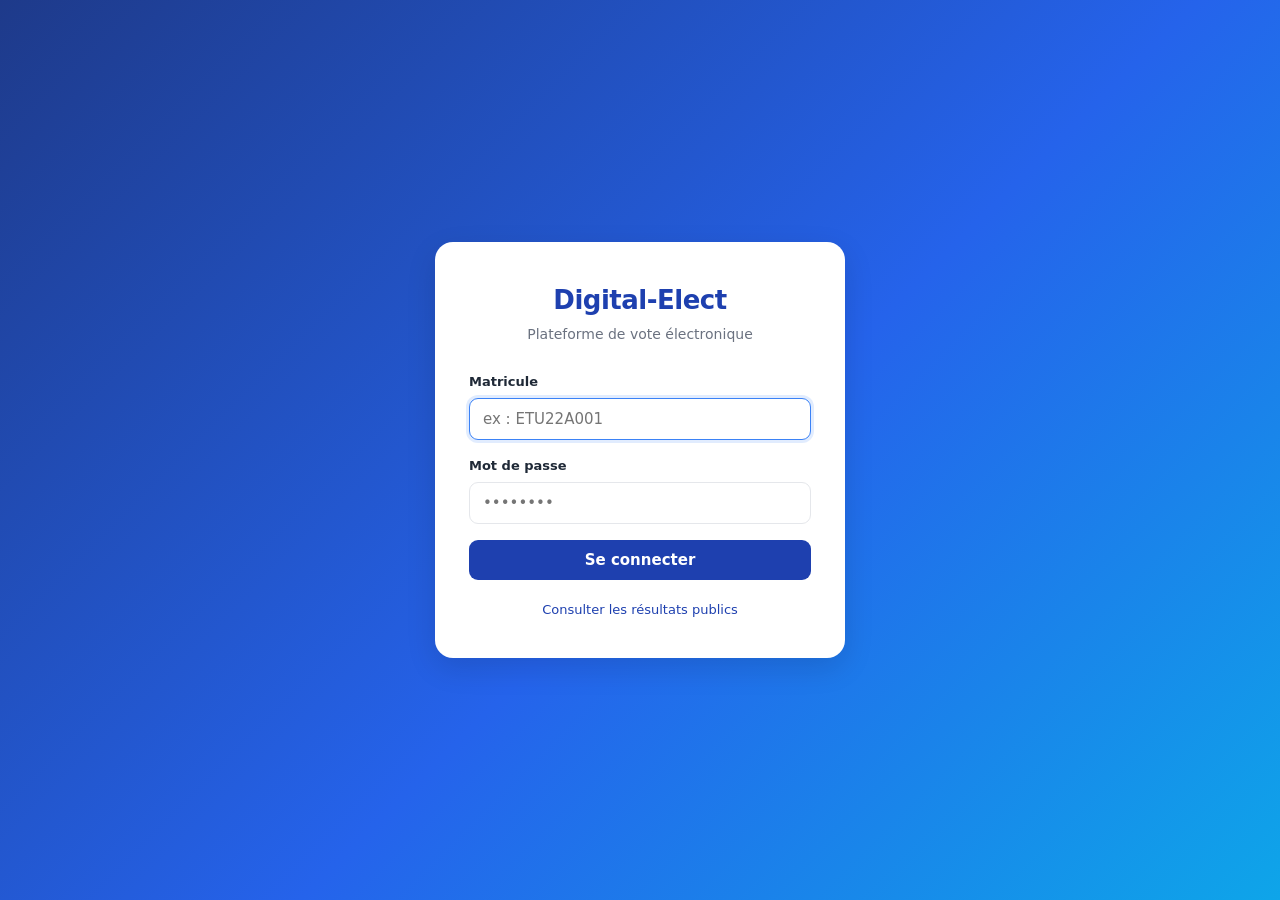
==== index.html @ 82f929c0 "Digital-Elect: vote electronique (chrono serveur, votes nuls, cloture par mot de passe, publication " ====
<!DOCTYPE html>
<html lang="fr">
<head>
    <meta charset="UTF-8">
    <meta name="viewport" content="width=device-width, initial-scale=1.0">
    <title>Connexion — Digital-Elect</title>
    <link rel="stylesheet" href="css/style.css">
</head>
<body class="page-connexion">

    <div class="carte-connexion">
        <div class="logo-entete">
            <div class="logo-titre">Digital-Elect</div>
            <div class="logo-sous">Plateforme de vote électronique</div>
        </div>

        <div id="message"></div>

        <form id="form-connexion" autocomplete="on">
            <div class="champ">
                <label for="matricule">Matricule</label>
                <input type="text" id="matricule" name="matricule"
                       placeholder="ex : ETU22A001" required autofocus autocomplete="username">
            </div>

            <div class="champ">
                <label for="mot_de_passe">Mot de passe</label>
                <input type="password" id="mot_de_passe" name="mot_de_passe"
                       placeholder="••••••••" required autocomplete="current-password">
            </div>

            <button type="submit" class="btn btn-primaire btn-bloc" id="btn-connexion">
                Se connecter
            </button>
        </form>

        <p style="text-align:center; margin-top:20px; font-size:13px; color:var(--gris);">
            <a href="resultats.html">Consulter les résultats publics</a>
        </p>
    </div>

    <script src="js/api.js"></script>
    <script src="js/login.js"></script>
</body>
</html>
---- css/style.css ----
/* ============================================================
   Digital-Elect — feuille de style
   ============================================================ */
:root {
    --bleu:        #1e40af;
    --bleu-clair:  #3b82f6;
    --bleu-pale:   #eff6ff;
    --vert:        #16a34a;
    --rouge:       #dc2626;
    --orange:      #ea580c;
    --gris-fonce:  #1f2937;
    --gris:        #6b7280;
    --gris-clair:  #e5e7eb;
    --fond:        #f3f4f6;
    --blanc:       #ffffff;
    --rayon:       12px;
    --ombre:       0 2px 8px rgba(0,0,0,.08);
    --ombre-lg:    0 10px 30px rgba(0,0,0,.12);
}

* { box-sizing: border-box; margin: 0; padding: 0; }

body {
    font-family: "Segoe UI", system-ui, -apple-system, Roboto, Arial, sans-serif;
    background: var(--fond);
    color: var(--gris-fonce);
    line-height: 1.55;
    min-height: 100vh;
}

a { color: var(--bleu); text-decoration: none; }
a:hover { text-decoration: underline; }

/* ---------- Connexion ---------- */
.page-connexion {
    display: flex;
    align-items: center;
    justify-content: center;
    min-height: 100vh;
    background: linear-gradient(135deg, #1e3a8a 0%, #2563eb 55%, #0ea5e9 100%);
    padding: 20px;
}
.carte-connexion {
    background: var(--blanc);
    width: 100%;
    max-width: 410px;
    border-radius: 18px;
    box-shadow: var(--ombre-lg);
    padding: 38px 34px;
}
.logo-entete { text-align: center; margin-bottom: 26px; }
.logo-titre { font-size: 26px; font-weight: 800; color: var(--bleu); letter-spacing: -.5px; }
.logo-sous { color: var(--gris); font-size: 14px; margin-top: 4px; }
.logo-badge {
    display: inline-block;
    margin-top: 10px;
    background: var(--bleu-pale);
    color: var(--bleu);
    font-size: 12px;
    font-weight: 700;
    padding: 4px 12px;
    border-radius: 999px;
    text-transform: uppercase;
    letter-spacing: .5px;
}

/* ---------- Formulaires ---------- */
label {
    display: block;
    font-size: 13px;
    font-weight: 600;
    color: var(--gris-fonce);
    margin-bottom: 6px;
}
input, select, textarea {
    width: 100%;
    padding: 11px 13px;
    border: 1.5px solid var(--gris-clair);
    border-radius: 9px;
    font-size: 15px;
    font-family: inherit;
    background: var(--blanc);
    transition: border-color .15s, box-shadow .15s;
}
input:focus, select:focus, textarea:focus {
    outline: none;
    border-color: var(--bleu-clair);
    box-shadow: 0 0 0 3px rgba(59,130,246,.15);
}
textarea { resize: vertical; min-height: 80px; }
.champ { margin-bottom: 16px; }

/* ---------- Boutons ---------- */
.btn {
    display: inline-flex;
    align-items: center;
    justify-content: center;
    gap: 8px;
    padding: 11px 18px;
    border: none;
    border-radius: 9px;
    font-size: 15px;
    font-weight: 600;
    font-family: inherit;
    cursor: pointer;
    transition: background .15s, transform .05s, opacity .15s;
}
.btn:active { transform: translateY(1px); }
.btn:disabled { opacity: .55; cursor: not-allowed; }
.btn-primaire  { background: var(--bleu);  color: #fff; }
.btn-primaire:hover:not(:disabled)  { background: #1b3a9e; }
.btn-succes    { background: var(--vert);  color: #fff; }
.btn-succes:hover:not(:disabled)    { background: #128a3e; }
.btn-danger    { background: var(--rouge); color: #fff; }
.btn-danger:hover:not(:disabled)    { background: #b91c1c; }
.btn-neutre    { background: var(--gris-clair); color: var(--gris-fonce); }
.btn-neutre:hover:not(:disabled)    { background: #d1d5db; }
.btn-bloc      { width: 100%; }
.btn-petit     { padding: 7px 12px; font-size: 13px; border-radius: 7px; }

/* ---------- Messages ---------- */
.alerte {
    padding: 11px 14px;
    border-radius: 9px;
    font-size: 14px;
    margin-bottom: 16px;
    border-left: 4px solid;
}
.alerte-erreur  { background: #fef2f2; color: #991b1b; border-color: var(--rouge); }
.alerte-succes  { background: #f0fdf4; color: #166534; border-color: var(--vert); }
.alerte-info    { background: var(--bleu-pale); color: #1e3a8a; border-color: var(--bleu); }
.cache { display: none !important; }

/* ---------- Application (apres connexion) ---------- */
.entete {
    background: var(--bleu);
    color: #fff;
    padding: 0 22px;
    height: 62px;
    display: flex;
    align-items: center;
    justify-content: space-between;
    box-shadow: var(--ombre);
    position: sticky;
    top: 0;
    z-index: 50;
}
.entete .marque { font-weight: 800; font-size: 19px; letter-spacing: -.3px; }
.entete .marque span { opacity: .8; font-weight: 500; font-size: 13px; margin-left: 8px; }
.entete-actions { display: flex; align-items: center; gap: 14px; }
.entete-user { font-size: 14px; text-align: right; line-height: 1.2; }
.entete-user b { display: block; }
.entete-user small { opacity: .8; font-size: 12px; }

.conteneur { max-width: 1180px; margin: 0 auto; padding: 26px 20px 60px; }

.onglets { display: flex; gap: 6px; flex-wrap: wrap; margin-bottom: 22px; }
.onglet {
    padding: 9px 16px;
    border-radius: 9px;
    background: var(--blanc);
    border: 1.5px solid var(--gris-clair);
    font-size: 14px;
    font-weight: 600;
    cursor: pointer;
    color: var(--gris);
}
.onglet.actif { background: var(--bleu); color: #fff; border-color: var(--bleu); }

.carte {
    background: var(--blanc);
    border-radius: var(--rayon);
    box-shadow: var(--ombre);
    padding: 22px;
    margin-bottom: 20px;
}
.carte-titre {
    font-size: 17px;
    font-weight: 700;
    margin-bottom: 16px;
    display: flex;
    align-items: center;
    justify-content: space-between;
    gap: 12px;
}

/* ---------- Statistiques ---------- */
.grille-stats {
    display: grid;
    grid-template-columns: repeat(auto-fit, minmax(160px, 1fr));
    gap: 16px;
    margin-bottom: 22px;
}
.stat {
    background: var(--blanc);
    border-radius: var(--rayon);
    box-shadow: var(--ombre);
    padding: 18px 20px;
    border-top: 4px solid var(--bleu-clair);
}
.stat .valeur { font-size: 30px; font-weight: 800; color: var(--bleu); }
.stat .libelle { font-size: 13px; color: var(--gris); font-weight: 600; }

/* ---------- Tableaux ---------- */
.tableau { width: 100%; border-collapse: collapse; font-size: 14px; }
.tableau th, .tableau td {
    padding: 11px 12px;
    text-align: left;
    border-bottom: 1px solid var(--gris-clair);
}
.tableau th {
    background: var(--fond);
    font-size: 12px;
    text-transform: uppercase;
    letter-spacing: .4px;
    color: var(--gris);
}
.tableau tr:hover td { background: #fafafa; }
.tableau .actions { display: flex; gap: 6px; }

/* ---------- Badges ---------- */
.badge {
    display: inline-block;
    padding: 3px 10px;
    border-radius: 999px;
    font-size: 12px;
    font-weight: 700;
}
.badge-vert   { background: #dcfce7; color: #166534; }
.badge-rouge  { background: #fee2e2; color: #991b1b; }
.badge-orange { background: #ffedd5; color: #9a3412; }
.badge-gris   { background: var(--gris-clair); color: #374151; }

/* ---------- Modale ---------- */
.modale-fond {
    position: fixed; inset: 0;
    background: rgba(17,24,39,.55);
    display: flex; align-items: center; justify-content: center;
    padding: 20px; z-index: 100;
}
.modale {
    background: #fff;
    border-radius: var(--rayon);
    width: 100%; max-width: 520px;
    max-height: 90vh; overflow-y: auto;
    padding: 24px;
    box-shadow: var(--ombre-lg);
}

/* ---------- Vote (cartes candidats) ---------- */
.grille-candidats {
    display: grid;
    grid-template-columns: repeat(auto-fit, minmax(240px, 1fr));
    gap: 18px;
}
.candidat {
    border: 2px solid var(--gris-clair);
    border-radius: var(--rayon);
    padding: 20px;
    cursor: pointer;
    transition: border-color .15s, box-shadow .15s, transform .08s;
    background: #fff;
}
.candidat:hover { border-color: var(--bleu-clair); box-shadow: var(--ombre); transform: translateY(-2px); }
.candidat.choisi { border-color: var(--vert); background: #f0fdf4; }
.candidat .avatar {
    width: 54px; height: 54px; border-radius: 50%;
    background: var(--bleu-pale); color: var(--bleu);
    display: flex; align-items: center; justify-content: center;
    font-weight: 800; font-size: 20px; margin-bottom: 12px;
}
.candidat h3 { font-size: 17px; margin-bottom: 4px; }
.candidat .programme { font-size: 13px; color: var(--gris); }

/* ---------- Photo des candidats ---------- */
.photo-candidat {
    width: 88px; height: 88px; border-radius: 50%;
    object-fit: cover; display: block; margin-bottom: 12px;
    border: 3px solid var(--bleu-pale);
}
.vignette {
    width: 40px; height: 40px; border-radius: 50%;
    object-fit: cover; flex: none;
}
.vignette-vide {
    display: flex; align-items: center; justify-content: center;
    background: var(--bleu-pale); color: var(--bleu);
    font-weight: 700; font-size: 13px;
}
.vignette-nulle {
    display: flex; align-items: center; justify-content: center;
    background: #fee2e2; color: #991b1b;
    font-weight: 700; font-size: 18px;
}
.apercu-photo {
    display: block; margin-top: 8px;
    width: 84px; height: 84px; border-radius: 10px;
    object-fit: cover; border: 1px solid var(--gris-clair);
}

/* ---------- Chrono de vote ---------- */
.chrono {
    display: inline-block; margin-bottom: 14px;
    padding: 6px 14px; border-radius: 999px;
    background: var(--bleu-pale); color: var(--bleu);
    font-size: 14px; font-weight: 600;
}
.chrono b { font-variant-numeric: tabular-nums; }
.chrono-alerte  { background: #ffedd5; color: #9a3412; }
.chrono-expire  { background: #fee2e2; color: #991b1b; }
.candidat.desactive { opacity: .45; pointer-events: none; filter: grayscale(60%); }

/* ---------- Barres de resultats ---------- */
.barre-resultat { margin-bottom: 16px; }
.barre-tete { display: flex; justify-content: space-between; font-size: 14px; font-weight: 600; margin-bottom: 6px; }
.barre-fond { background: var(--gris-clair); border-radius: 999px; height: 22px; overflow: hidden; }
.barre-remplissage {
    height: 100%;
    background: linear-gradient(90deg, var(--bleu), var(--bleu-clair));
    border-radius: 999px;
    transition: width .6s ease;
    display: flex; align-items: center; justify-content: flex-end;
    padding-right: 8px; color: #fff; font-size: 12px; font-weight: 700;
}
.barre-nulle {
    background: linear-gradient(90deg, #dc2626, #f87171);
}
.vide { text-align: center; color: var(--gris); padding: 30px; font-size: 14px; }

@media (max-width: 640px) {
    .entete .marque span { display: none; }
    .conteneur { padding: 18px 14px 50px; }
}
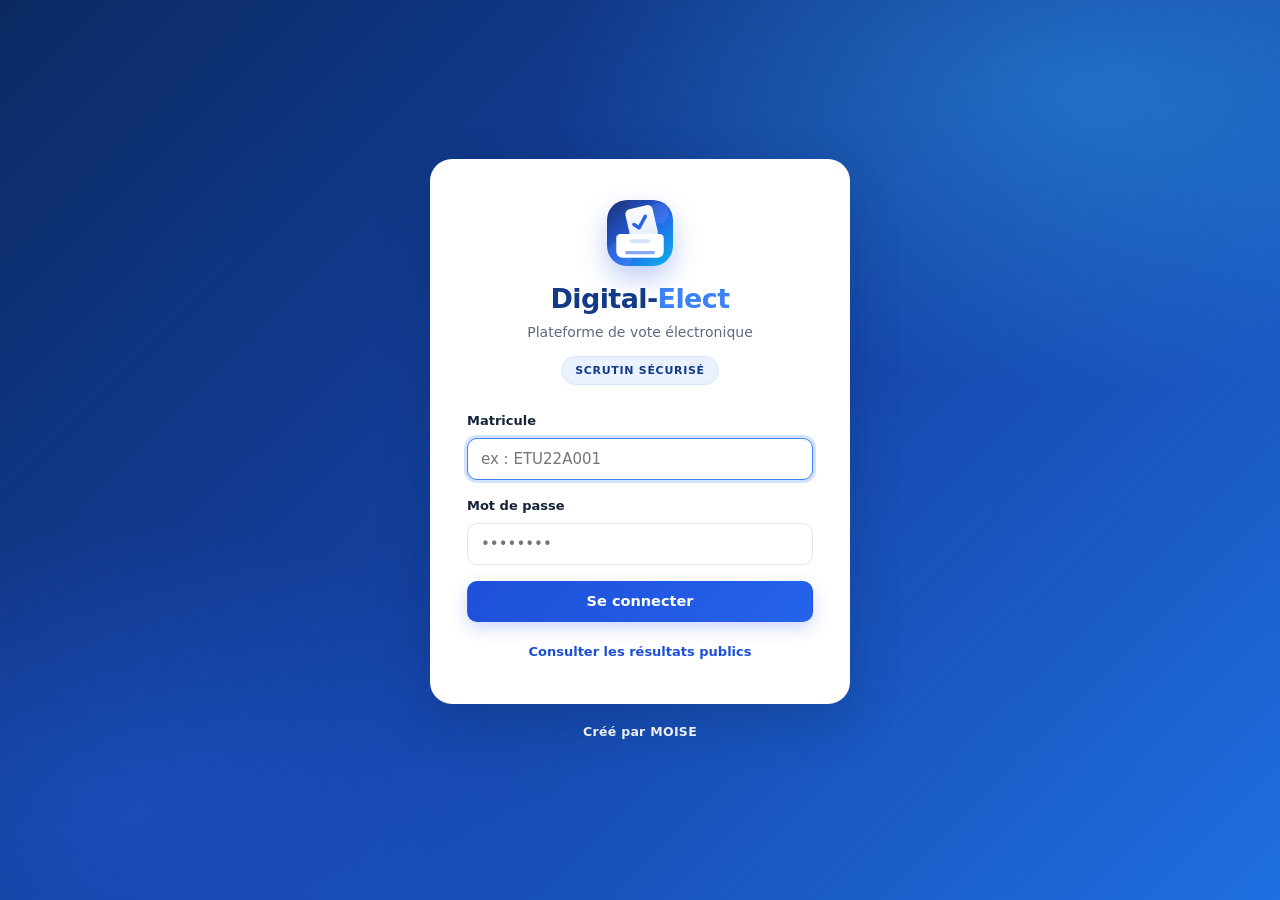
==== commit 072b0fe2: "Digital-Elect V1.2 : graphique a bandes, vote nul, invitations et securite - Diagramme a bandes vert" ====
--- a/index.html
+++ b/index.html
@@ -3,15 +3,21 @@
 <head>
     <meta charset="UTF-8">
     <meta name="viewport" content="width=device-width, initial-scale=1.0">
+    <meta name="theme-color" content="#0c2a63">
     <title>Connexion — Digital-Elect</title>
-    <link rel="stylesheet" href="css/style.css">
+    <link rel="icon" href="images/favicon.svg" type="image/svg+xml">
+    <link rel="stylesheet" href="css/style.css?v=8">
 </head>
 <body class="page-connexion">
 
     <div class="carte-connexion">
         <div class="logo-entete">
-            <div class="logo-titre">Digital-Elect</div>
-            <div class="logo-sous">Plateforme de vote électronique</div>
+            <img class="logo-image" src="images/logo.svg" alt="Logo Digital-Elect">
+            <div>
+                <div class="logo-titre">Digital-<span class="accent">Elect</span></div>
+                <div class="logo-sous">Plateforme de vote électronique</div>
+            </div>
+            <span class="logo-badge">Scrutin sécurisé</span>
         </div>
 
         <div id="message"></div>
@@ -34,12 +40,16 @@
             </button>
         </form>
 
-        <p style="text-align:center; margin-top:20px; font-size:13px; color:var(--gris);">
+        <p class="lien-secondaire">
             <a href="resultats.html">Consulter les résultats publics</a>
         </p>
     </div>
 
-    <script src="js/api.js"></script>
-    <script src="js/login.js"></script>
+    <footer class="pied-page">
+        <span class="credit">Créé par MOISE</span>
+    </footer>
+
+    <script src="js/api.js?v=8"></script>
+    <script src="js/login.js?v=8"></script>
 </body>
 </html>
--- a/css/style.css
+++ b/css/style.css
@@ -1,94 +1,188 @@
 /* ============================================================
    Digital-Elect — feuille de style
+   Palette bleue, mise en page fluide, responsive téléphone/desktop
    ============================================================ */
+
 :root {
-    --bleu:        #1e40af;
+    --bleu-900:    #0c2a63;
+    --bleu-800:    #123a86;
+    --bleu:        #1e4fd8;
     --bleu-clair:  #3b82f6;
-    --bleu-pale:   #eff6ff;
-    --vert:        #16a34a;
+    --bleu-pale:   #eaf2ff;
+    --bleu-pale-2: #f5f9ff;
+
+    --vert:        #15803d;
+    --vert-fonce:  #116932;
     --rouge:       #dc2626;
+    --rouge-fonce: #b91c1c;
     --orange:      #ea580c;
-    --gris-fonce:  #1f2937;
-    --gris:        #6b7280;
-    --gris-clair:  #e5e7eb;
-    --fond:        #f3f4f6;
+
+    --gris-fonce:  #16233a;
+    --gris:        #5b6b82;
+    --gris-clair:  #e2e8f0;
+    --fond:        #f2f6fc;
     --blanc:       #ffffff;
-    --rayon:       12px;
-    --ombre:       0 2px 8px rgba(0,0,0,.08);
-    --ombre-lg:    0 10px 30px rgba(0,0,0,.12);
+
+    --rayon:       14px;
+    --rayon-sm:    10px;
+    --ombre:       0 1px 3px rgba(16, 42, 84, .07), 0 8px 24px rgba(16, 42, 84, .06);
+    --ombre-lg:    0 18px 50px rgba(9, 30, 66, .22);
+    --anneau:      0 0 0 3px rgba(59, 130, 246, .22);
 }
 
 * { box-sizing: border-box; margin: 0; padding: 0; }
 
+html { -webkit-text-size-adjust: 100%; }
+
 body {
-    font-family: "Segoe UI", system-ui, -apple-system, Roboto, Arial, sans-serif;
-    background: var(--fond);
+    font-family: "Segoe UI", system-ui, -apple-system, "Helvetica Neue", Roboto, Arial, sans-serif;
+    background:
+        radial-gradient(1000px 480px at 110% -10%, rgba(59, 130, 246, .12), transparent 60%),
+        radial-gradient(800px 420px at -10% 0%, rgba(30, 79, 216, .08), transparent 55%),
+        var(--fond);
     color: var(--gris-fonce);
     line-height: 1.55;
     min-height: 100vh;
-}
+    display: flex;
+    flex-direction: column;
+    overflow-x: hidden;
+    -webkit-font-smoothing: antialiased;
+}
+
+h1, h2, h3, h4 { line-height: 1.25; }
+p { overflow-wrap: anywhere; }
+img { max-width: 100%; }
 
 a { color: var(--bleu); text-decoration: none; }
 a:hover { text-decoration: underline; }
 
+:focus-visible {
+    outline: 2px solid var(--bleu-clair);
+    outline-offset: 2px;
+}
+
+/* ---------- Pied de page / signature ---------- */
+.pied-page {
+    margin-top: auto;
+    padding: 22px 16px 26px;
+    text-align: center;
+    font-size: 12.5px;
+    color: var(--gris);
+    letter-spacing: .2px;
+}
+.pied-page .credit {
+    display: inline-block;
+    font-weight: 700;
+    color: var(--bleu-800);
+    letter-spacing: .3px;
+}
+.pied-page .pied-sep { opacity: .45; margin: 0 8px; }
+
 /* ---------- Connexion ---------- */
 .page-connexion {
-    display: flex;
     align-items: center;
     justify-content: center;
-    min-height: 100vh;
-    background: linear-gradient(135deg, #1e3a8a 0%, #2563eb 55%, #0ea5e9 100%);
-    padding: 20px;
-}
+    background:
+        radial-gradient(900px 500px at 85% 10%, rgba(56, 189, 248, .35), transparent 60%),
+        radial-gradient(700px 460px at 10% 90%, rgba(37, 99, 235, .35), transparent 62%),
+        linear-gradient(135deg, #0b2a63 0%, #1544a8 52%, #1f6fe0 100%);
+    padding: clamp(18px, 5vw, 44px) clamp(14px, 4vw, 28px);
+    color: #eaf2ff;
+}
+.page-connexion .pied-page {
+    color: rgba(234, 242, 255, .82);
+    margin-top: 18px;
+    padding: 0;
+}
+.page-connexion .pied-page .credit { color: #ffffff; }
+
 .carte-connexion {
     background: var(--blanc);
+    color: var(--gris-fonce);
     width: 100%;
-    max-width: 410px;
-    border-radius: 18px;
+    max-width: 420px;
+    border-radius: 22px;
     box-shadow: var(--ombre-lg);
-    padding: 38px 34px;
-}
-.logo-entete { text-align: center; margin-bottom: 26px; }
-.logo-titre { font-size: 26px; font-weight: 800; color: var(--bleu); letter-spacing: -.5px; }
-.logo-sous { color: var(--gris); font-size: 14px; margin-top: 4px; }
+    padding: clamp(26px, 6vw, 40px) clamp(20px, 5vw, 36px);
+    border: 1px solid rgba(255, 255, 255, .6);
+    animation: apparition .35s ease both;
+}
+@keyframes apparition {
+    from { opacity: 0; transform: translateY(10px); }
+    to   { opacity: 1; transform: none; }
+}
+
+.logo-entete {
+    display: flex;
+    flex-direction: column;
+    align-items: center;
+    text-align: center;
+    gap: 12px;
+    margin-bottom: 26px;
+}
+.logo-entete .logo-image {
+    width: 66px;
+    height: 66px;
+    border-radius: 20px;
+    box-shadow: 0 12px 26px rgba(30, 79, 216, .28);
+}
+.logo-titre {
+    font-size: clamp(23px, 6vw, 27px);
+    font-weight: 800;
+    color: var(--bleu-800);
+    letter-spacing: -.6px;
+}
+.logo-titre .accent { color: var(--bleu-clair); }
+.logo-sous { color: var(--gris); font-size: 14px; margin-top: 2px; }
 .logo-badge {
     display: inline-block;
-    margin-top: 10px;
     background: var(--bleu-pale);
-    color: var(--bleu);
-    font-size: 12px;
-    font-weight: 700;
-    padding: 4px 12px;
+    color: var(--bleu-800);
+    font-size: 11px;
+    font-weight: 800;
+    padding: 5px 13px;
     border-radius: 999px;
     text-transform: uppercase;
-    letter-spacing: .5px;
-}
+    letter-spacing: .7px;
+    border: 1px solid #d7e5ff;
+}
+.lien-secondaire {
+    text-align: center;
+    margin-top: 20px;
+    font-size: 13px;
+}
+.lien-secondaire a { color: var(--bleu); font-weight: 600; }
 
 /* ---------- Formulaires ---------- */
 label {
     display: block;
     font-size: 13px;
-    font-weight: 600;
+    font-weight: 700;
     color: var(--gris-fonce);
-    margin-bottom: 6px;
+    margin-bottom: 7px;
 }
 input, select, textarea {
     width: 100%;
+    max-width: 100%;
     padding: 11px 13px;
     border: 1.5px solid var(--gris-clair);
-    border-radius: 9px;
+    border-radius: var(--rayon-sm);
     font-size: 15px;
     font-family: inherit;
+    color: var(--gris-fonce);
     background: var(--blanc);
-    transition: border-color .15s, box-shadow .15s;
-}
+    transition: border-color .15s, box-shadow .15s, background .15s;
+}
+input:hover, select:hover, textarea:hover { border-color: #cbd6e6; }
 input:focus, select:focus, textarea:focus {
     outline: none;
     border-color: var(--bleu-clair);
-    box-shadow: 0 0 0 3px rgba(59,130,246,.15);
-}
-textarea { resize: vertical; min-height: 80px; }
+    box-shadow: var(--anneau);
+}
+textarea { resize: vertical; min-height: 84px; }
+select { cursor: pointer; }
 .champ { margin-bottom: 16px; }
+.champ:last-child { margin-bottom: 0; }
 
 /* ---------- Boutons ---------- */
 .btn {
@@ -96,238 +190,1020 @@
     align-items: center;
     justify-content: center;
     gap: 8px;
+    max-width: 100%;
     padding: 11px 18px;
-    border: none;
-    border-radius: 9px;
-    font-size: 15px;
-    font-weight: 600;
+    border: 1.5px solid transparent;
+    border-radius: var(--rayon-sm);
+    font-size: 14.5px;
+    font-weight: 700;
+    line-height: 1.2;
     font-family: inherit;
+    text-align: center;
     cursor: pointer;
-    transition: background .15s, transform .05s, opacity .15s;
-}
+    transition: background .15s, border-color .15s, color .15s, transform .06s, box-shadow .15s;
+}
+.btn:hover { text-decoration: none; }
 .btn:active { transform: translateY(1px); }
-.btn:disabled { opacity: .55; cursor: not-allowed; }
-.btn-primaire  { background: var(--bleu);  color: #fff; }
-.btn-primaire:hover:not(:disabled)  { background: #1b3a9e; }
-.btn-succes    { background: var(--vert);  color: #fff; }
-.btn-succes:hover:not(:disabled)    { background: #128a3e; }
-.btn-danger    { background: var(--rouge); color: #fff; }
-.btn-danger:hover:not(:disabled)    { background: #b91c1c; }
-.btn-neutre    { background: var(--gris-clair); color: var(--gris-fonce); }
-.btn-neutre:hover:not(:disabled)    { background: #d1d5db; }
-.btn-bloc      { width: 100%; }
-.btn-petit     { padding: 7px 12px; font-size: 13px; border-radius: 7px; }
+.btn:disabled { opacity: .55; cursor: not-allowed; transform: none; }
+
+.btn-primaire {
+    background: linear-gradient(135deg, var(--bleu) 0%, #2563eb 100%);
+    color: #fff;
+    box-shadow: 0 6px 16px rgba(30, 79, 216, .22);
+}
+.btn-primaire:hover:not(:disabled) {
+    background: linear-gradient(135deg, #1a45c0 0%, #1d4ed8 100%);
+    box-shadow: 0 8px 20px rgba(30, 79, 216, .3);
+}
+.btn-succes { background: var(--vert); color: #fff; }
+.btn-succes:hover:not(:disabled) { background: var(--vert-fonce); }
+.btn-danger { background: var(--rouge); color: #fff; }
+.btn-danger:hover:not(:disabled) { background: var(--rouge-fonce); }
+.btn-neutre {
+    background: var(--blanc);
+    color: var(--bleu-800);
+    border-color: var(--gris-clair);
+}
+.btn-neutre:hover:not(:disabled) {
+    background: var(--bleu-pale);
+    border-color: #bcd4ff;
+}
+.btn-bloc { width: 100%; }
+.btn-petit {
+    padding: 7px 12px;
+    font-size: 13px;
+    border-radius: 8px;
+}
 
 /* ---------- Messages ---------- */
 .alerte {
     padding: 11px 14px;
-    border-radius: 9px;
+    border-radius: var(--rayon-sm);
     font-size: 14px;
     margin-bottom: 16px;
     border-left: 4px solid;
-}
-.alerte-erreur  { background: #fef2f2; color: #991b1b; border-color: var(--rouge); }
-.alerte-succes  { background: #f0fdf4; color: #166534; border-color: var(--vert); }
-.alerte-info    { background: var(--bleu-pale); color: #1e3a8a; border-color: var(--bleu); }
+    overflow-wrap: anywhere;
+}
+.alerte-erreur { background: #fef2f2; color: #991b1b; border-color: var(--rouge); }
+.alerte-succes { background: #f0fdf4; color: #166534; border-color: var(--vert); }
+.alerte-info   { background: var(--bleu-pale); color: var(--bleu-900); border-color: var(--bleu); }
 .cache { display: none !important; }
 
-/* ---------- Application (apres connexion) ---------- */
+/* ---------- En-tête application ---------- */
 .entete {
-    background: var(--bleu);
-    color: #fff;
-    padding: 0 22px;
-    height: 62px;
-    display: flex;
-    align-items: center;
-    justify-content: space-between;
-    box-shadow: var(--ombre);
     position: sticky;
     top: 0;
     z-index: 50;
-}
-.entete .marque { font-weight: 800; font-size: 19px; letter-spacing: -.3px; }
-.entete .marque span { opacity: .8; font-weight: 500; font-size: 13px; margin-left: 8px; }
-.entete-actions { display: flex; align-items: center; gap: 14px; }
-.entete-user { font-size: 14px; text-align: right; line-height: 1.2; }
-.entete-user b { display: block; }
-.entete-user small { opacity: .8; font-size: 12px; }
-
-.conteneur { max-width: 1180px; margin: 0 auto; padding: 26px 20px 60px; }
-
-.onglets { display: flex; gap: 6px; flex-wrap: wrap; margin-bottom: 22px; }
+    display: flex;
+    align-items: center;
+    justify-content: space-between;
+    flex-wrap: wrap;
+    gap: 10px 16px;
+    padding: 11px clamp(14px, 3.5vw, 30px);
+    background:
+        radial-gradient(560px 220px at 92% -60%, rgba(56, 189, 248, .45), transparent 65%),
+        linear-gradient(120deg, var(--bleu-900) 0%, var(--bleu-800) 48%, #1a52c8 100%);
+    color: #fff;
+    box-shadow: 0 6px 22px rgba(9, 30, 66, .2);
+}
+.entete .marque {
+    display: flex;
+    align-items: center;
+    gap: 11px;
+    min-width: 0;
+    color: #fff;
+}
+.entete .marque:hover { text-decoration: none; }
+.marque-logo {
+    width: 40px;
+    height: 40px;
+    flex: none;
+    border-radius: 12px;
+    background: rgba(255, 255, 255, .14);
+    padding: 3px;
+    box-shadow: inset 0 0 0 1px rgba(255, 255, 255, .22);
+}
+.marque-texte { display: flex; flex-direction: column; min-width: 0; }
+.marque-nom {
+    font-weight: 800;
+    font-size: clamp(16px, 4.4vw, 19px);
+    letter-spacing: -.3px;
+    line-height: 1.15;
+    white-space: nowrap;
+}
+.marque-role {
+    font-size: 11.5px;
+    font-weight: 600;
+    letter-spacing: .7px;
+    text-transform: uppercase;
+    color: #bcd7ff;
+    white-space: nowrap;
+}
+.entete-actions {
+    display: flex;
+    align-items: center;
+    justify-content: flex-end;
+    flex-wrap: wrap;
+    gap: 8px;
+    min-width: 0;
+}
+.entete-user {
+    font-size: 13px;
+    text-align: right;
+    line-height: 1.25;
+    color: #dbe9ff;
+    min-width: 0;
+    overflow-wrap: anywhere;
+}
+.entete-user b {
+    display: block;
+    color: #fff;
+    font-size: 13.5px;
+}
+.entete-user small { font-size: 11.5px; opacity: .85; }
+
+/* ---------- Conteneur ---------- */
+.conteneur {
+    width: 100%;
+    max-width: 1180px;
+    margin: 0 auto;
+    padding: clamp(18px, 4vw, 30px) clamp(13px, 4vw, 22px) 44px;
+    flex: 1 0 auto;
+}
+
+/* ---------- Onglets ---------- */
+.onglets {
+    display: flex;
+    gap: 7px;
+    flex-wrap: wrap;
+    margin-bottom: 22px;
+}
 .onglet {
     padding: 9px 16px;
-    border-radius: 9px;
+    border-radius: 999px;
     background: var(--blanc);
     border: 1.5px solid var(--gris-clair);
-    font-size: 14px;
-    font-weight: 600;
+    font-size: 13.5px;
+    font-weight: 700;
+    font-family: inherit;
     cursor: pointer;
     color: var(--gris);
-}
-.onglet.actif { background: var(--bleu); color: #fff; border-color: var(--bleu); }
-
+    white-space: nowrap;
+    transition: background .15s, color .15s, border-color .15s, box-shadow .15s;
+}
+.onglet:hover { color: var(--bleu-800); border-color: #bcd4ff; background: var(--bleu-pale-2); }
+.onglet.actif {
+    background: linear-gradient(135deg, var(--bleu) 0%, #2563eb 100%);
+    color: #fff;
+    border-color: transparent;
+    box-shadow: 0 6px 16px rgba(30, 79, 216, .24);
+}
+
+/* ---------- Cartes ---------- */
 .carte {
     background: var(--blanc);
+    border: 1px solid rgba(219, 230, 245, .9);
     border-radius: var(--rayon);
     box-shadow: var(--ombre);
-    padding: 22px;
+    padding: clamp(16px, 3.4vw, 24px);
     margin-bottom: 20px;
+    min-width: 0;
 }
 .carte-titre {
-    font-size: 17px;
-    font-weight: 700;
+    font-size: clamp(15.5px, 3.6vw, 17px);
+    font-weight: 800;
+    color: var(--gris-fonce);
     margin-bottom: 16px;
     display: flex;
     align-items: center;
     justify-content: space-between;
-    gap: 12px;
-}
+    flex-wrap: wrap;
+    gap: 10px 12px;
+    min-width: 0;
+}
+.carte-titre > * { min-width: 0; }
+
+/* Carte avec filtre (sélecteur d'élection) */
+.carte-filtre {
+    display: flex;
+    align-items: center;
+    justify-content: space-between;
+    gap: 12px 16px;
+    flex-wrap: wrap;
+}
+.carte-filtre select { max-width: 420px; }
+.carte-filtre .titre-section { font-size: 16.5px; font-weight: 800; }
+.carte-filtre .sous-titre-section { font-size: 13px; color: var(--gris); }
 
 /* ---------- Statistiques ---------- */
 .grille-stats {
     display: grid;
-    grid-template-columns: repeat(auto-fit, minmax(160px, 1fr));
-    gap: 16px;
+    grid-template-columns: repeat(auto-fit, minmax(150px, 1fr));
+    gap: 14px;
     margin-bottom: 22px;
 }
 .stat {
+    position: relative;
     background: var(--blanc);
+    border: 1px solid rgba(219, 230, 245, .9);
     border-radius: var(--rayon);
     box-shadow: var(--ombre);
-    padding: 18px 20px;
-    border-top: 4px solid var(--bleu-clair);
-}
-.stat .valeur { font-size: 30px; font-weight: 800; color: var(--bleu); }
-.stat .libelle { font-size: 13px; color: var(--gris); font-weight: 600; }
+    padding: 18px 18px 16px;
+    overflow: hidden;
+}
+.stat::before {
+    content: "";
+    position: absolute;
+    inset: 0 auto 0 0;
+    width: 4px;
+    background: linear-gradient(180deg, var(--bleu-clair), var(--bleu));
+}
+.stat .valeur {
+    font-size: clamp(24px, 6vw, 30px);
+    font-weight: 800;
+    color: var(--bleu-800);
+    line-height: 1.1;
+    font-variant-numeric: tabular-nums;
+}
+.stat .libelle {
+    font-size: 12.5px;
+    color: var(--gris);
+    font-weight: 700;
+    letter-spacing: .2px;
+    margin-top: 3px;
+}
 
 /* ---------- Tableaux ---------- */
-.tableau { width: 100%; border-collapse: collapse; font-size: 14px; }
+.tableau-scroll {
+    width: 100%;
+    max-width: 100%;
+    overflow-x: auto;
+    -webkit-overflow-scrolling: touch;
+    border: 1px solid var(--gris-clair);
+    border-radius: var(--rayon-sm);
+    background: var(--blanc);
+    scrollbar-width: thin;
+    scrollbar-color: #b9cbe6 transparent;
+}
+.tableau-scroll::-webkit-scrollbar { height: 8px; }
+.tableau-scroll::-webkit-scrollbar-thumb {
+    background: #b9cbe6;
+    border-radius: 999px;
+}
+.tableau {
+    width: 100%;
+    min-width: 560px;
+    border-collapse: collapse;
+    font-size: 14px;
+}
 .tableau th, .tableau td {
-    padding: 11px 12px;
+    padding: 11px 13px;
     text-align: left;
     border-bottom: 1px solid var(--gris-clair);
+    vertical-align: middle;
 }
 .tableau th {
-    background: var(--fond);
-    font-size: 12px;
+    background: var(--bleu-pale-2);
+    font-size: 11.5px;
     text-transform: uppercase;
-    letter-spacing: .4px;
-    color: var(--gris);
-}
-.tableau tr:hover td { background: #fafafa; }
-.tableau .actions { display: flex; gap: 6px; }
+    letter-spacing: .5px;
+    color: var(--gris);
+    font-weight: 800;
+    white-space: nowrap;
+}
+.tableau tbody tr:last-child td { border-bottom: none; }
+.tableau tbody tr:hover td { background: #fafcff; }
+.tableau .actions {
+    display: flex;
+    flex-wrap: wrap;
+    gap: 6px;
+}
+.tableau td:first-child, .tableau th:first-child { padding-left: 15px; }
+.tableau td:last-child, .tableau th:last-child { padding-right: 15px; }
+.tableau.tableau-compact { min-width: 0; }
 
 /* ---------- Badges ---------- */
 .badge {
     display: inline-block;
     padding: 3px 10px;
     border-radius: 999px;
-    font-size: 12px;
-    font-weight: 700;
+    font-size: 11.5px;
+    font-weight: 800;
+    letter-spacing: .2px;
+    white-space: nowrap;
 }
 .badge-vert   { background: #dcfce7; color: #166534; }
 .badge-rouge  { background: #fee2e2; color: #991b1b; }
 .badge-orange { background: #ffedd5; color: #9a3412; }
-.badge-gris   { background: var(--gris-clair); color: #374151; }
+.badge-gris   { background: #eef2f7; color: #3d4c63; }
 
 /* ---------- Modale ---------- */
 .modale-fond {
-    position: fixed; inset: 0;
-    background: rgba(17,24,39,.55);
-    display: flex; align-items: center; justify-content: center;
-    padding: 20px; z-index: 100;
+    position: fixed;
+    inset: 0;
+    background: rgba(9, 25, 54, .55);
+    backdrop-filter: blur(3px);
+    display: flex;
+    align-items: center;
+    justify-content: center;
+    padding: clamp(12px, 4vw, 24px);
+    z-index: 100;
 }
 .modale {
     background: #fff;
-    border-radius: var(--rayon);
-    width: 100%; max-width: 520px;
-    max-height: 90vh; overflow-y: auto;
-    padding: 24px;
+    border-radius: 16px;
+    width: 100%;
+    max-width: 540px;
+    max-height: min(90vh, 720px);
+    overflow-y: auto;
+    padding: clamp(18px, 4.5vw, 26px);
     box-shadow: var(--ombre-lg);
-}
+    animation: apparition .2s ease both;
+}
+.modale h2 { font-size: 19px; }
 
 /* ---------- Vote (cartes candidats) ---------- */
 .grille-candidats {
     display: grid;
-    grid-template-columns: repeat(auto-fit, minmax(240px, 1fr));
-    gap: 18px;
+    grid-template-columns: repeat(auto-fit, minmax(min(100%, 230px), 1fr));
+    gap: 16px;
 }
 .candidat {
+    position: relative;
+    display: flex;
+    flex-direction: column;
     border: 2px solid var(--gris-clair);
     border-radius: var(--rayon);
     padding: 20px;
     cursor: pointer;
-    transition: border-color .15s, box-shadow .15s, transform .08s;
+    transition: border-color .15s, box-shadow .15s, transform .08s, background .15s;
     background: #fff;
-}
-.candidat:hover { border-color: var(--bleu-clair); box-shadow: var(--ombre); transform: translateY(-2px); }
-.candidat.choisi { border-color: var(--vert); background: #f0fdf4; }
+    min-width: 0;
+}
+.candidat:hover {
+    border-color: var(--bleu-clair);
+    box-shadow: 0 10px 26px rgba(30, 79, 216, .14);
+    transform: translateY(-2px);
+}
+.candidat.choisi {
+    border-color: var(--bleu);
+    background: var(--bleu-pale-2);
+    box-shadow: 0 10px 26px rgba(30, 79, 216, .16);
+}
+.candidat.choisi::after {
+    content: "✓";
+    position: absolute;
+    top: 12px;
+    right: 12px;
+    width: 26px;
+    height: 26px;
+    border-radius: 50%;
+    background: var(--bleu);
+    color: #fff;
+    font-size: 14px;
+    font-weight: 800;
+    display: flex;
+    align-items: center;
+    justify-content: center;
+}
 .candidat .avatar {
-    width: 54px; height: 54px; border-radius: 50%;
-    background: var(--bleu-pale); color: var(--bleu);
-    display: flex; align-items: center; justify-content: center;
-    font-weight: 800; font-size: 20px; margin-bottom: 12px;
-}
-.candidat h3 { font-size: 17px; margin-bottom: 4px; }
-.candidat .programme { font-size: 13px; color: var(--gris); }
+    width: 54px;
+    height: 54px;
+    border-radius: 50%;
+    background: var(--bleu-pale);
+    color: var(--bleu-800);
+    display: flex;
+    align-items: center;
+    justify-content: center;
+    font-weight: 800;
+    font-size: 20px;
+    margin-bottom: 12px;
+    flex: none;
+}
+.candidat h3 { font-size: 17px; margin-bottom: 4px; overflow-wrap: anywhere; }
+.candidat .programme {
+    font-size: 13px;
+    color: var(--gris);
+    overflow-wrap: anywhere;
+}
 
 /* ---------- Photo des candidats ---------- */
 .photo-candidat {
-    width: 88px; height: 88px; border-radius: 50%;
-    object-fit: cover; display: block; margin-bottom: 12px;
+    width: 88px;
+    height: 88px;
+    border-radius: 50%;
+    object-fit: cover;
+    display: block;
+    margin-bottom: 12px;
     border: 3px solid var(--bleu-pale);
+    background: var(--bleu-pale);
 }
 .vignette {
-    width: 40px; height: 40px; border-radius: 50%;
-    object-fit: cover; flex: none;
+    width: 40px;
+    height: 40px;
+    border-radius: 50%;
+    object-fit: cover;
+    flex: none;
 }
 .vignette-vide {
-    display: flex; align-items: center; justify-content: center;
-    background: var(--bleu-pale); color: var(--bleu);
-    font-weight: 700; font-size: 13px;
+    display: inline-flex;
+    align-items: center;
+    justify-content: center;
+    background: var(--bleu-pale);
+    color: var(--bleu-800);
+    font-weight: 800;
+    font-size: 13px;
 }
 .vignette-nulle {
-    display: flex; align-items: center; justify-content: center;
-    background: #fee2e2; color: #991b1b;
-    font-weight: 700; font-size: 18px;
+    display: inline-flex;
+    align-items: center;
+    justify-content: center;
+    background: #fee2e2;
+    color: #991b1b;
+    font-weight: 800;
+    font-size: 18px;
 }
 .apercu-photo {
-    display: block; margin-top: 8px;
-    width: 84px; height: 84px; border-radius: 10px;
-    object-fit: cover; border: 1px solid var(--gris-clair);
+    display: block;
+    margin-top: 8px;
+    width: 84px;
+    height: 84px;
+    border-radius: 12px;
+    object-fit: cover;
+    border: 1px solid var(--gris-clair);
 }
 
 /* ---------- Chrono de vote ---------- */
 .chrono {
-    display: inline-block; margin-bottom: 14px;
-    padding: 6px 14px; border-radius: 999px;
-    background: var(--bleu-pale); color: var(--bleu);
-    font-size: 14px; font-weight: 600;
+    display: inline-block;
+    margin-bottom: 14px;
+    padding: 6px 14px;
+    border-radius: 999px;
+    background: var(--bleu-pale);
+    color: var(--bleu-800);
+    font-size: 13.5px;
+    font-weight: 700;
+    border: 1px solid #d7e5ff;
 }
 .chrono b { font-variant-numeric: tabular-nums; }
-.chrono-alerte  { background: #ffedd5; color: #9a3412; }
-.chrono-expire  { background: #fee2e2; color: #991b1b; }
+.chrono-alerte { background: #ffedd5; color: #9a3412; border-color: #fed7aa; }
+.chrono-expire { background: #fee2e2; color: #991b1b; border-color: #fecaca; }
 .candidat.desactive { opacity: .45; pointer-events: none; filter: grayscale(60%); }
 
-/* ---------- Barres de resultats ---------- */
-.barre-resultat { margin-bottom: 16px; }
-.barre-tete { display: flex; justify-content: space-between; font-size: 14px; font-weight: 600; margin-bottom: 6px; }
-.barre-fond { background: var(--gris-clair); border-radius: 999px; height: 22px; overflow: hidden; }
+/* ---------- Barres de résultats ---------- */
+.barre-resultat { margin-bottom: 16px; min-width: 0; }
+.barre-tete {
+    display: flex;
+    justify-content: space-between;
+    align-items: center;
+    flex-wrap: wrap;
+    gap: 7px 12px;
+    font-size: 14px;
+    font-weight: 700;
+    margin-bottom: 6px;
+    min-width: 0;
+}
+.barre-tete > span {
+    display: inline-flex;
+    align-items: center;
+    gap: 9px;
+    min-width: 0;
+    overflow-wrap: anywhere;
+}
+.barre-fond {
+    background: #e8eef8;
+    border-radius: 999px;
+    height: 22px;
+    overflow: hidden;
+}
 .barre-remplissage {
     height: 100%;
     background: linear-gradient(90deg, var(--bleu), var(--bleu-clair));
     border-radius: 999px;
     transition: width .6s ease;
-    display: flex; align-items: center; justify-content: flex-end;
-    padding-right: 8px; color: #fff; font-size: 12px; font-weight: 700;
-}
-.barre-nulle {
-    background: linear-gradient(90deg, #dc2626, #f87171);
-}
-.vide { text-align: center; color: var(--gris); padding: 30px; font-size: 14px; }
-
+    display: flex;
+    align-items: center;
+    justify-content: flex-end;
+    padding-right: 8px;
+    color: #fff;
+    font-size: 12px;
+    font-weight: 800;
+    min-width: 0;
+}
+.barre-nulle { background: linear-gradient(90deg, #dc2626, #f87171); }
+.vide {
+    text-align: center;
+    color: var(--gris);
+    padding: 30px 16px;
+    font-size: 14px;
+    overflow-wrap: anywhere;
+}
+
+/* ---------- Ajustements écran moyen ---------- */
+@media (max-width: 860px) {
+    .entete { align-items: flex-start; }
+    .entete-actions { margin-left: auto; }
+    .entete-user { text-align: left; }
+}
+
+/* ---------- Téléphone ---------- */
 @media (max-width: 640px) {
-    .entete .marque span { display: none; }
-    .conteneur { padding: 18px 14px 50px; }
-}
+    .conteneur { padding-bottom: 34px; }
+
+    .entete {
+        position: static;
+        align-items: center;
+        gap: 9px;
+        padding: 10px 13px;
+    }
+    .marque-logo { width: 36px; height: 36px; border-radius: 10px; }
+    .marque-role { font-size: 10.5px; letter-spacing: .5px; }
+    .entete-actions {
+        width: 100%;
+        justify-content: space-between;
+        gap: 7px;
+    }
+    .entete-user {
+        text-align: left;
+        flex: 1 1 100%;
+        display: flex;
+        align-items: baseline;
+        gap: 7px;
+        flex-wrap: wrap;
+    }
+    .entete-user b { display: inline; }
+    .entete-user small { display: inline; }
+    .entete-actions .btn-petit {
+        flex: 1 1 auto;
+        padding: 8px 10px;
+        font-size: 12.5px;
+    }
+
+    /* Onglets défilables horizontalement, sans casser la page */
+    .onglets {
+        flex-wrap: nowrap;
+        overflow-x: auto;
+        overflow-y: hidden;
+        padding-bottom: 5px;
+        margin-bottom: 18px;
+        scrollbar-width: none;
+        -webkit-overflow-scrolling: touch;
+    }
+    .onglets::-webkit-scrollbar { display: none; }
+    .onglet { flex: 0 0 auto; }
+
+    .grille-stats {
+        grid-template-columns: repeat(2, minmax(0, 1fr));
+        gap: 10px;
+    }
+    .stat { padding: 14px 14px 13px; border-radius: 12px; }
+    .stat .libelle { font-size: 11.5px; }
+
+    .carte { border-radius: 12px; margin-bottom: 16px; }
+    .carte-titre { margin-bottom: 13px; }
+
+    .tableau { min-width: 500px; font-size: 13px; }
+    .tableau th, .tableau td { padding: 10px 11px; }
+
+    .modale { max-height: 92vh; }
+    .modale-fond { align-items: flex-end; padding: 10px; }
+    .modale { border-radius: 16px; }
+
+    .barre-tete { font-size: 13px; }
+    .barre-fond { height: 18px; }
+}
+
+@media (max-width: 380px) {
+    .grille-stats { grid-template-columns: minmax(0, 1fr); }
+    .marque-role { display: none; }
+    .entete-actions .btn-petit { font-size: 12px; }
+}
+
+/* ---------- Accessibilité : mouvement réduit ---------- */
+@media (prefers-reduced-motion: reduce) {
+    *, *::before, *::after {
+        animation-duration: .001ms !important;
+        animation-iteration-count: 1 !important;
+        transition-duration: .001ms !important;
+    }
+}
+
+/* ---------- Petits écrans en hauteur (paysage) ---------- */
+@media (max-height: 640px) {
+    .page-connexion { justify-content: flex-start; }
+    .carte-connexion { margin-top: 0; }
+}
+
+/* ============================================================
+   DIAGRAMME EN BANDES (résultats)
+   ------------------------------------------------------------
+   Bandes verticales, une couleur par candidat, nom + photo
+   sous les bandes. Le candidat en tête est mis en avant.
+   Aucune dépendance externe : tout est en CSS.
+   ============================================================ */
+.graphe-bloc { min-width: 0; }
+.graphe-titre {
+    font-size: 15px;
+    font-weight: 800;
+    color: var(--gris-fonce);
+    margin-bottom: 10px;
+}
+.graphe-scroll {
+    width: 100%;
+    max-width: 100%;
+    overflow-x: auto;
+    overflow-y: hidden;
+    -webkit-overflow-scrolling: touch;
+    padding-bottom: 6px;
+    scrollbar-width: thin;
+    scrollbar-color: #b9cbe6 transparent;
+}
+.graphe-scroll::-webkit-scrollbar { height: 8px; }
+.graphe-scroll::-webkit-scrollbar-thumb {
+    background: #b9cbe6;
+    border-radius: 999px;
+}
+.graphe {
+    --nb: 1;
+    --divisions: 4;
+    --plot-h: 250px;
+    --marge-valeur: 26px;   /* place pour la valeur au-dessus de la barre la plus haute */
+    --axe: #c3d2e8;
+    display: grid;
+    grid-template-columns: auto minmax(0, 1fr);
+    grid-template-areas:
+        "axe plot"
+        ".   legende";
+    column-gap: 10px;
+    min-width: calc(var(--nb) * 82px + 56px);
+    padding: 6px 4px 2px;
+    font-variant-numeric: tabular-nums;
+}
+
+/* Axe vertical gradué */
+.graphe-y {
+    grid-area: axe;
+    padding-top: var(--marge-valeur);
+}
+.graphe-y-echelle {
+    position: relative;
+    width: 34px;
+    /* 2 px de moins que le plot : la bordure basse de l'axe n'est
+       pas comptée dans la hauteur des barres. */
+    height: calc(var(--plot-h) - 2px);
+}
+.graphe-y-echelle span {
+    position: absolute;
+    right: 8px;
+    transform: translateY(50%);
+    font-size: 11.5px;
+    font-weight: 700;
+    color: var(--gris);
+    line-height: 1;
+}
+
+/* Zone des barres : grille horizontale + axes */
+.graphe-plot {
+    grid-area: plot;
+    padding-top: var(--marge-valeur);
+}
+.graphe-colonnes {
+    position: relative;
+    display: grid;
+    grid-template-columns: repeat(var(--nb), minmax(0, 1fr));
+    gap: 10px;
+    height: var(--plot-h);
+    padding: 0 12px;
+    border-left: 2px solid var(--axe);
+    border-bottom: 2px solid var(--axe);
+    background-image: repeating-linear-gradient(
+        to top,
+        rgba(12, 42, 99, .10) 0 1px,
+        transparent 1px calc(100% / var(--divisions))
+    );
+}
+.graphe-colonnes::after {
+    content: "";
+    position: absolute;
+    left: 0;
+    right: 0;
+    top: 0;
+    height: 1px;
+    background: rgba(12, 42, 99, .10);
+}
+.graphe-colonne {
+    position: relative;
+    display: flex;
+    align-items: flex-end;
+    justify-content: center;
+    height: 100%;
+    min-width: 0;
+}
+.graphe-barre {
+    width: min(64%, 62px);
+    height: var(--h, 0%);
+    border-radius: 6px 6px 0 0;
+    background: var(--couleur);
+    box-shadow: inset 0 2px 0 rgba(255, 255, 255, .28);
+    transition: height .7s cubic-bezier(.22, .9, .3, 1);
+}
+.graphe-colonne.leader .graphe-barre {
+    box-shadow: inset 0 2px 0 rgba(255, 255, 255, .28),
+                0 0 0 3px rgba(255, 255, 255, .95),
+                0 0 0 5px var(--couleur);
+}
+.graphe-colonne.nul .graphe-barre {
+    background: repeating-linear-gradient(
+        135deg,
+        #94a3b8 0 7px,
+        #aab7c7 7px 14px
+    );
+}
+.graphe-valeur {
+    position: absolute;
+    left: 0;
+    right: 0;
+    bottom: calc(var(--h, 0%) + 7px);
+    text-align: center;
+    font-size: 16px;
+    font-weight: 800;
+    color: var(--gris-fonce);
+    line-height: 1;
+    pointer-events: none;
+}
+.graphe-colonne.leader .graphe-valeur { color: var(--couleur); }
+
+/* Légende sous l'axe : photo + nom + voix/% */
+.graphe-legende {
+    grid-area: legende;
+    display: grid;
+    grid-template-columns: repeat(var(--nb), minmax(0, 1fr));
+    gap: 10px;
+    margin-top: 12px;
+}
+.graphe-item {
+    display: flex;
+    flex-direction: column;
+    align-items: center;
+    gap: 4px;
+    min-width: 0;
+    text-align: center;
+    padding: 6px 4px;
+    border-radius: 10px;
+    border: 1.5px solid transparent;
+}
+.graphe-item.leader {
+    border-color: var(--couleur);
+    background: #fbfdff;
+    box-shadow: 0 4px 14px rgba(9, 30, 66, .07);
+}
+.graphe-photo {
+    width: 42px;
+    height: 42px;
+    border-radius: 50%;
+    object-fit: cover;
+    flex: none;
+    border: 2.5px solid var(--couleur);
+    background: var(--bleu-pale);
+}
+.graphe-photo-vide {
+    display: flex;
+    align-items: center;
+    justify-content: center;
+    color: #fff;
+    background: var(--couleur);
+    font-weight: 800;
+    font-size: 15px;
+}
+.graphe-nom {
+    font-size: 12.5px;
+    font-weight: 800;
+    line-height: 1.25;
+    overflow-wrap: anywhere;
+}
+.graphe-item.nul .graphe-nom { color: #52627a; }
+.graphe-voix {
+    font-size: 11.5px;
+    color: var(--gris);
+    font-weight: 600;
+}
+.graphe-note {
+    margin-top: 12px;
+    font-size: 12.5px;
+    color: var(--gris);
+    overflow-wrap: anywhere;
+}
+.nuls-bloc {
+    margin-top: 14px;
+    padding: 10px 14px;
+    border-radius: var(--rayon-sm);
+    background: #f1f5f9;
+    color: #475569;
+    font-size: 13px;
+    font-weight: 600;
+    border: 1px solid #cbd5e1;
+}
+
+/* ---------- Vote nul (bulletin blanc) ---------- */
+.vote-nul-zone {
+    margin-top: 20px;
+    padding: 16px;
+    border: 1.5px dashed #c3d2e8;
+    border-radius: var(--rayon-sm);
+    background: #f8fbff;
+    text-align: center;
+}
+.vote-nul-zone .btn { min-width: 0; }
+.vote-nul-aide {
+    margin-top: 8px;
+    font-size: 12.5px;
+    color: var(--gris);
+    line-height: 1.45;
+}
+.live-bandeau {
+    display: flex;
+    align-items: center;
+    justify-content: space-between;
+    flex-wrap: wrap;
+    gap: 8px 14px;
+    margin: 4px 0 16px;
+    font-size: 13px;
+    color: var(--gris);
+}
+.live-bandeau b { color: var(--gris-fonce); }
+.live-point {
+    display: inline-block;
+    width: 8px;
+    height: 8px;
+    border-radius: 50%;
+    background: var(--vert);
+    margin-right: 6px;
+    box-shadow: 0 0 0 3px rgba(21, 128, 61, .16);
+    animation: pulsation 1.6s ease-in-out infinite;
+}
+@keyframes pulsation {
+    0%, 100% { opacity: 1; }
+    50%      { opacity: .35; }
+}
+.resume-resultats {
+    font-size: 13.5px;
+    color: var(--gris);
+    margin-bottom: 16px;
+    overflow-wrap: anywhere;
+}
+
+/* ============================================================
+   CLASSES / INVITATIONS / RECHERCHE
+   ============================================================ */
+.zone-bandeau {
+    display: flex;
+    align-items: center;
+    gap: 10px;
+    flex-wrap: wrap;
+    padding: 11px 14px;
+    border-radius: var(--rayon-sm);
+    background: var(--bleu-pale);
+    border: 1.5px solid #d7e5ff;
+    color: var(--bleu-800);
+    font-size: 13.5px;
+    font-weight: 700;
+    margin-bottom: 14px;
+}
+.zone-bandeau .zone-nom {
+    font-weight: 800;
+    overflow-wrap: anywhere;
+}
+.aide {
+    font-size: 13px;
+    color: var(--gris);
+    margin-bottom: 14px;
+    overflow-wrap: anywhere;
+}
+.barre-outils {
+    display: flex;
+    align-items: center;
+    gap: 8px;
+    flex-wrap: wrap;
+    margin-bottom: 14px;
+}
+.barre-outils input[type="search"] {
+    flex: 1 1 220px;
+    min-width: 0;
+    padding: 9px 12px;
+    font-size: 14px;
+}
+.badge-bleu {
+    background: var(--bleu-pale);
+    color: var(--bleu-800);
+    border: 1px solid #d7e5ff;
+}
+.badge-auto {
+    background: #e0f2fe;
+    color: #075985;
+    border: 1px solid #bae6fd;
+}
+.pagination {
+    display: flex;
+    align-items: center;
+    justify-content: space-between;
+    gap: 8px 12px;
+    flex-wrap: wrap;
+    margin-top: 14px;
+    font-size: 13px;
+    color: var(--gris);
+}
+.pagination .btn { min-width: 92px; }
+.lien-boite {
+    display: flex;
+    align-items: center;
+    gap: 8px;
+    flex-wrap: wrap;
+    margin: 10px 0 6px;
+}
+.lien-boite input {
+    flex: 1 1 260px;
+    min-width: 0;
+    font-size: 13px;
+    background: var(--bleu-pale-2);
+    color: var(--bleu-900);
+}
+.invitation-meta {
+    display: flex;
+    align-items: center;
+    gap: 6px 16px;
+    flex-wrap: wrap;
+    font-size: 12.5px;
+    color: var(--gris);
+    margin-top: 10px;
+}
+.invitation-meta b { color: var(--gris-fonce); }
+.invitation-actions {
+    display: flex;
+    align-items: center;
+    gap: 7px;
+    flex-wrap: wrap;
+    margin-top: 12px;
+}
+.invitation-item {
+    border: 1px solid var(--gris-clair);
+    border-radius: var(--rayon-sm);
+    padding: 14px;
+    margin-bottom: 12px;
+    background: var(--blanc);
+    min-width: 0;
+}
+.invitation-item:last-child { margin-bottom: 0; }
+.invitation-item.inactive { background: #fbfcfe; }
+.invitation-entete {
+    display: flex;
+    align-items: center;
+    justify-content: space-between;
+    gap: 8px 12px;
+    flex-wrap: wrap;
+}
+.invitation-entete .zone {
+    font-size: 14.5px;
+    font-weight: 800;
+    overflow-wrap: anywhere;
+}
+.zone-verrouillee {
+    display: flex;
+    align-items: center;
+    gap: 10px;
+    padding: 12px 14px;
+    border-radius: var(--rayon-sm);
+    background: var(--bleu-pale);
+    border: 1.5px solid #d7e5ff;
+    color: var(--bleu-800);
+    font-weight: 800;
+    overflow-wrap: anywhere;
+}
+.zone-verrouillee .cadenas { font-size: 17px; flex: none; }
+.zone-verrouillee small {
+    display: block;
+    font-size: 11.5px;
+    font-weight: 600;
+    color: var(--gris);
+}
+.page-inscription .carte-connexion { max-width: 540px; }
+
+/* ---------- Diagramme : téléphone ---------- */
+@media (max-width: 640px) {
+    .graphe {
+        --plot-h: 185px;
+        --marge-valeur: 24px;
+        min-width: calc(var(--nb) * 68px + 46px);
+        column-gap: 7px;
+    }
+    .graphe-y-echelle { width: 26px; }
+    .graphe-y-echelle span { right: 6px; font-size: 10.5px; }
+    .graphe-colonnes, .graphe-legende { gap: 7px; }
+    .graphe-colonnes { padding: 0 8px; }
+    .graphe-valeur { font-size: 13.5px; }
+    .graphe-photo { width: 36px; height: 36px; border-width: 2px; }
+    .graphe-nom { font-size: 11.5px; }
+    .graphe-voix { font-size: 10.5px; }
+    .graphe-item { padding: 5px 3px; }
+    .live-bandeau { font-size: 12.5px; }
+    .lien-boite input { flex-basis: 100%; }
+}
